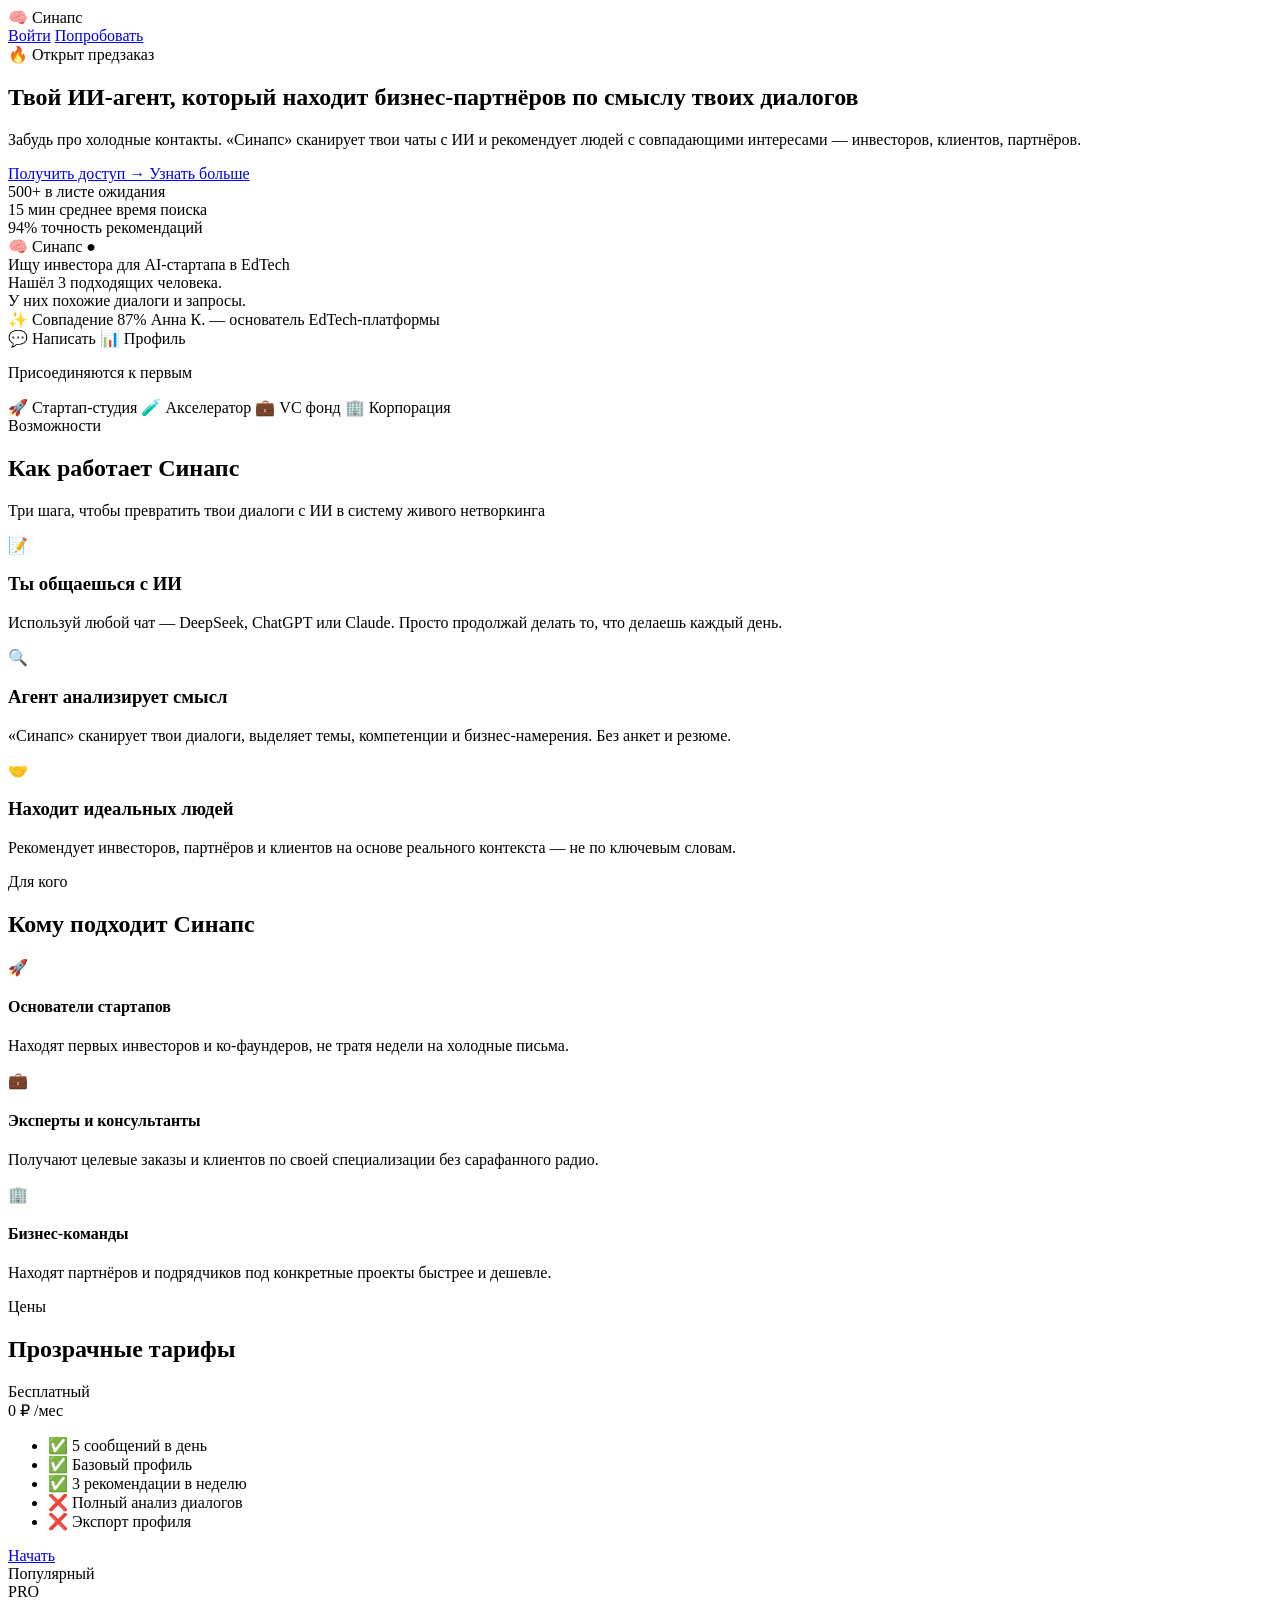
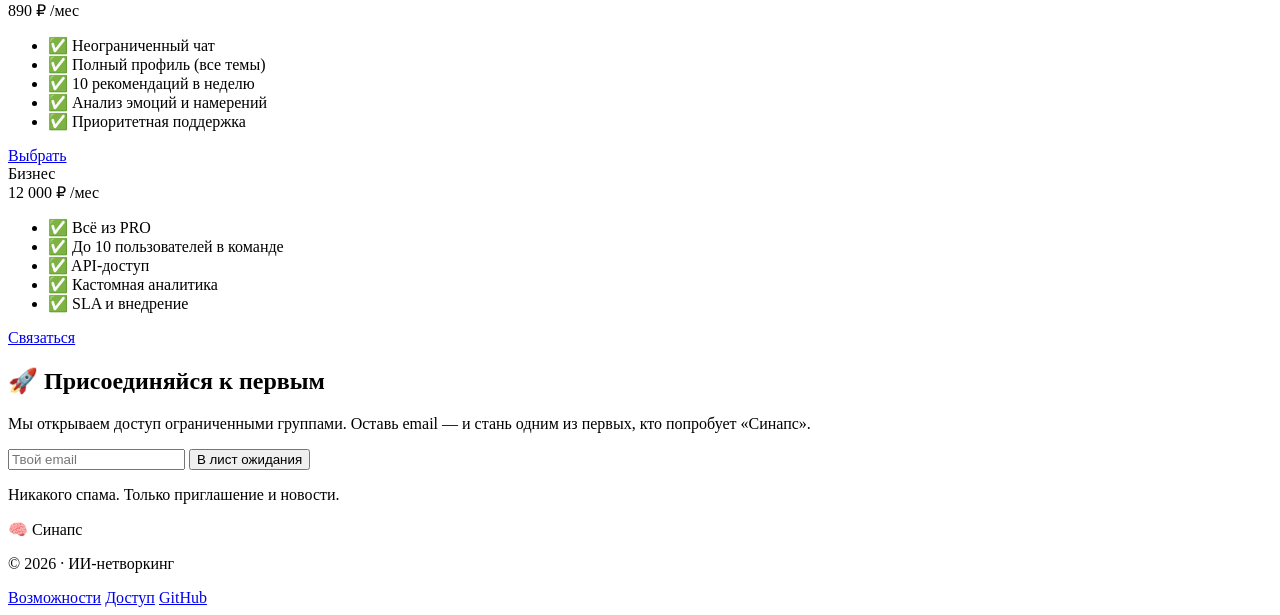
==== docs/index.html @ 8e1cb433 "Add landing page to docs folder for GitHub Pages" ====
<!DOCTYPE html>
<html lang="ru">
<head>
    <meta charset="UTF-8">
    <meta name="viewport" content="width=device-width, initial-scale=1.0">
    <title>Синапс — ИИ-нетворкинг для бизнеса</title>
    <link rel="stylesheet" href="style.css">
    <link href="https://fonts.googleapis.com/css2?family=Inter:wght@300;400;600;700;800;900&display=swap" rel="stylesheet">
</head>
<body>
    <header class="header">
        <div class="container">
            <nav class="nav">
                <div class="logo">
                    <span class="logo-icon">🧠</span>
                    <span class="logo-text">Синапс</span>
                </div>
                <div class="nav-actions">
                    <a href="/frontend/index.html" class="btn btn-outline">Войти</a>
                    <a href="#waitlist" class="btn btn-primary">Попробовать</a>
                </div>
            </nav>
        </div>
    </header>

    <main>
        <section class="hero">
            <div class="container">
                <div class="hero-grid">
                    <div class="hero-content">
                        <div class="badge">🔥 Открыт предзаказ</div>
                        <h1 class="hero-title">
                            Твой ИИ-агент, который <span class="highlight">находит</span> бизнес-партнёров
                            <span class="highlight">по смыслу</span> твоих диалогов
                        </h1>
                        <p class="hero-desc">
                            Забудь про холодные контакты. «Синапс» сканирует твои чаты с ИИ и рекомендует людей
                            с совпадающими интересами — инвесторов, клиентов, партнёров.
                        </p>
                        <div class="hero-actions">
                            <a href="#waitlist" class="btn btn-primary btn-lg">
                                Получить доступ →
                            </a>
                            <a href="#features" class="btn btn-outline btn-lg">
                                Узнать больше
                            </a>
                        </div>
                        <div class="hero-stats">
                            <div class="stat">
                                <span class="stat-number">500+</span>
                                <span class="stat-label">в листе ожидания</span>
                            </div>
                            <div class="stat">
                                <span class="stat-number">15 мин</span>
                                <span class="stat-label">среднее время поиска</span>
                            </div>
                            <div class="stat">
                                <span class="stat-number">94%</span>
                                <span class="stat-label">точность рекомендаций</span>
                            </div>
                        </div>
                    </div>
                    <div class="hero-image">
                        <div class="demo-phone">
                            <div class="phone-header">
                                <span>🧠 Синапс</span>
                                <span>●</span>
                            </div>
                            <div class="phone-message user">
                                Ищу инвестора для AI-стартапа в EdTech
                            </div>
                            <div class="phone-message ai">
                                Нашёл 3 подходящих человека. <br/>
                                У них похожие диалоги и запросы.
                            </div>
                            <div class="phone-match">
                                <span>✨ Совпадение 87%</span>
                                <span>Анна К. — основатель EdTech-платформы</span>
                            </div>
                            <div class="phone-footer">
                                <span>💬 Написать</span>
                                <span>📊 Профиль</span>
                            </div>
                        </div>
                    </div>
                </div>
            </div>
        </section>

        <section class="trust">
            <div class="container">
                <p class="trust-label">Присоединяются к первым</p>
                <div class="trust-logos">
                    <span>🚀 Стартап-студия</span>
                    <span>🧪 Акселератор</span>
                    <span>💼 VC фонд</span>
                    <span>🏢 Корпорация</span>
                </div>
            </div>
        </section>

        <section class="features" id="features">
            <div class="container">
                <div class="section-header">
                    <span class="section-badge">Возможности</span>
                    <h2 class="section-title">Как работает <span class="highlight">Синапс</span></h2>
                    <p class="section-desc">
                        Три шага, чтобы превратить твои диалоги с ИИ в систему живого нетворкинга
                    </p>
                </div>
                <div class="features-grid">
                    <div class="feature-card">
                        <div class="feature-icon">📝</div>
                        <h3 class="feature-title">Ты общаешься с ИИ</h3>
                        <p class="feature-desc">
                            Используй любой чат — DeepSeek, ChatGPT или Claude.
                            Просто продолжай делать то, что делаешь каждый день.
                        </p>
                    </div>
                    <div class="feature-card">
                        <div class="feature-icon">🔍</div>
                        <h3 class="feature-title">Агент анализирует смысл</h3>
                        <p class="feature-desc">
                            «Синапс» сканирует твои диалоги, выделяет темы, компетенции
                            и бизнес-намерения. Без анкет и резюме.
                        </p>
                    </div>
                    <div class="feature-card">
                        <div class="feature-icon">🤝</div>
                        <h3 class="feature-title">Находит идеальных людей</h3>
                        <p class="feature-desc">
                            Рекомендует инвесторов, партнёров и клиентов на основе
                            реального контекста — не по ключевым словам.
                        </p>
                    </div>
                </div>
            </div>
        </section>

        <section class="audience">
            <div class="container">
                <div class="section-header">
                    <span class="section-badge">Для кого</span>
                    <h2 class="section-title">Кому подходит <span class="highlight">Синапс</span></h2>
                </div>
                <div class="audience-grid">
                    <div class="audience-card">
                        <div class="audience-icon">🚀</div>
                        <h4>Основатели стартапов</h4>
                        <p>Находят первых инвесторов и ко-фаундеров, не тратя недели на холодные письма.</p>
                    </div>
                    <div class="audience-card">
                        <div class="audience-icon">💼</div>
                        <h4>Эксперты и консультанты</h4>
                        <p>Получают целевые заказы и клиентов по своей специализации без сарафанного радио.</p>
                    </div>
                    <div class="audience-card">
                        <div class="audience-icon">🏢</div>
                        <h4>Бизнес-команды</h4>
                        <p>Находят партнёров и подрядчиков под конкретные проекты быстрее и дешевле.</p>
                    </div>
                </div>
            </div>
        </section>

        <section class="pricing">
            <div class="container">
                <div class="section-header">
                    <span class="section-badge">Цены</span>
                    <h2 class="section-title">Прозрачные <span class="highlight">тарифы</span></h2>
                </div>
                <div class="pricing-grid">
                    <div class="pricing-card">
                        <div class="pricing-name">Бесплатный</div>
                        <div class="pricing-price">0 ₽ <span>/мес</span></div>
                        <ul class="pricing-features">
                            <li>✅ 5 сообщений в день</li>
                            <li>✅ Базовый профиль</li>
                            <li>✅ 3 рекомендации в неделю</li>
                            <li>❌ Полный анализ диалогов</li>
                            <li>❌ Экспорт профиля</li>
                        </ul>
                        <a href="#waitlist" class="btn btn-outline">Начать</a>
                    </div>
                    <div class="pricing-card popular">
                        <div class="pricing-badge">Популярный</div>
                        <div class="pricing-name">PRO</div>
                        <div class="pricing-price">890 ₽ <span>/мес</span></div>
                        <ul class="pricing-features">
                            <li>✅ Неограниченный чат</li>
                            <li>✅ Полный профиль (все темы)</li>
                            <li>✅ 10 рекомендаций в неделю</li>
                            <li>✅ Анализ эмоций и намерений</li>
                            <li>✅ Приоритетная поддержка</li>
                        </ul>
                        <a href="#waitlist" class="btn btn-primary">Выбрать</a>
                    </div>
                    <div class="pricing-card">
                        <div class="pricing-name">Бизнес</div>
                        <div class="pricing-price">12 000 ₽ <span>/мес</span></div>
                        <ul class="pricing-features">
                            <li>✅ Всё из PRO</li>
                            <li>✅ До 10 пользователей в команде</li>
                            <li>✅ API-доступ</li>
                            <li>✅ Кастомная аналитика</li>
                            <li>✅ SLA и внедрение</li>
                        </ul>
                        <a href="#waitlist" class="btn btn-outline">Связаться</a>
                    </div>
                </div>
            </div>
        </section>

        <section class="waitlist" id="waitlist">
            <div class="container">
                <div class="waitlist-content">
                    <h2 class="waitlist-title">🚀 Присоединяйся к первым</h2>
                    <p class="waitlist-desc">
                        Мы открываем доступ ограниченными группами. Оставь email — и стань одним из первых, кто попробует «Синапс».
                    </p>
                    <form class="waitlist-form" id="waitlistForm">
                        <input type="email" id="emailInput" placeholder="Твой email" required>
                        <button type="submit" class="btn btn-primary">В лист ожидания</button>
                    </form>
                    <p class="waitlist-hint">Никакого спама. Только приглашение и новости.</p>
                </div>
            </div>
        </section>
    </main>

    <footer class="footer">
        <div class="container">
            <div class="footer-content">
                <div class="footer-brand">
                    <span class="logo-icon">🧠</span>
                    <span>Синапс</span>
                    <p class="footer-copy">© 2026 · ИИ-нетворкинг</p>
                </div>
                <div class="footer-links">
                    <a href="#features">Возможности</a>
                    <a href="#waitlist">Доступ</a>
                    <a href="https://github.com/LeonidYasin/synapse2" target="_blank">GitHub</a>
                </div>
            </div>
        </div>
    </footer>

    <script>
        document.getElementById('waitlistForm').addEventListener('submit', function(e) {
            e.preventDefault();
            const email = document.getElementById('emailInput').value.trim();
            if (email) {
                alert('✅ Спасибо, ' + email + '! Ты в списке ожидания. Мы напишем в ближайшее время.');
                this.reset();
            }
        });
    </script>
</body>
</html>
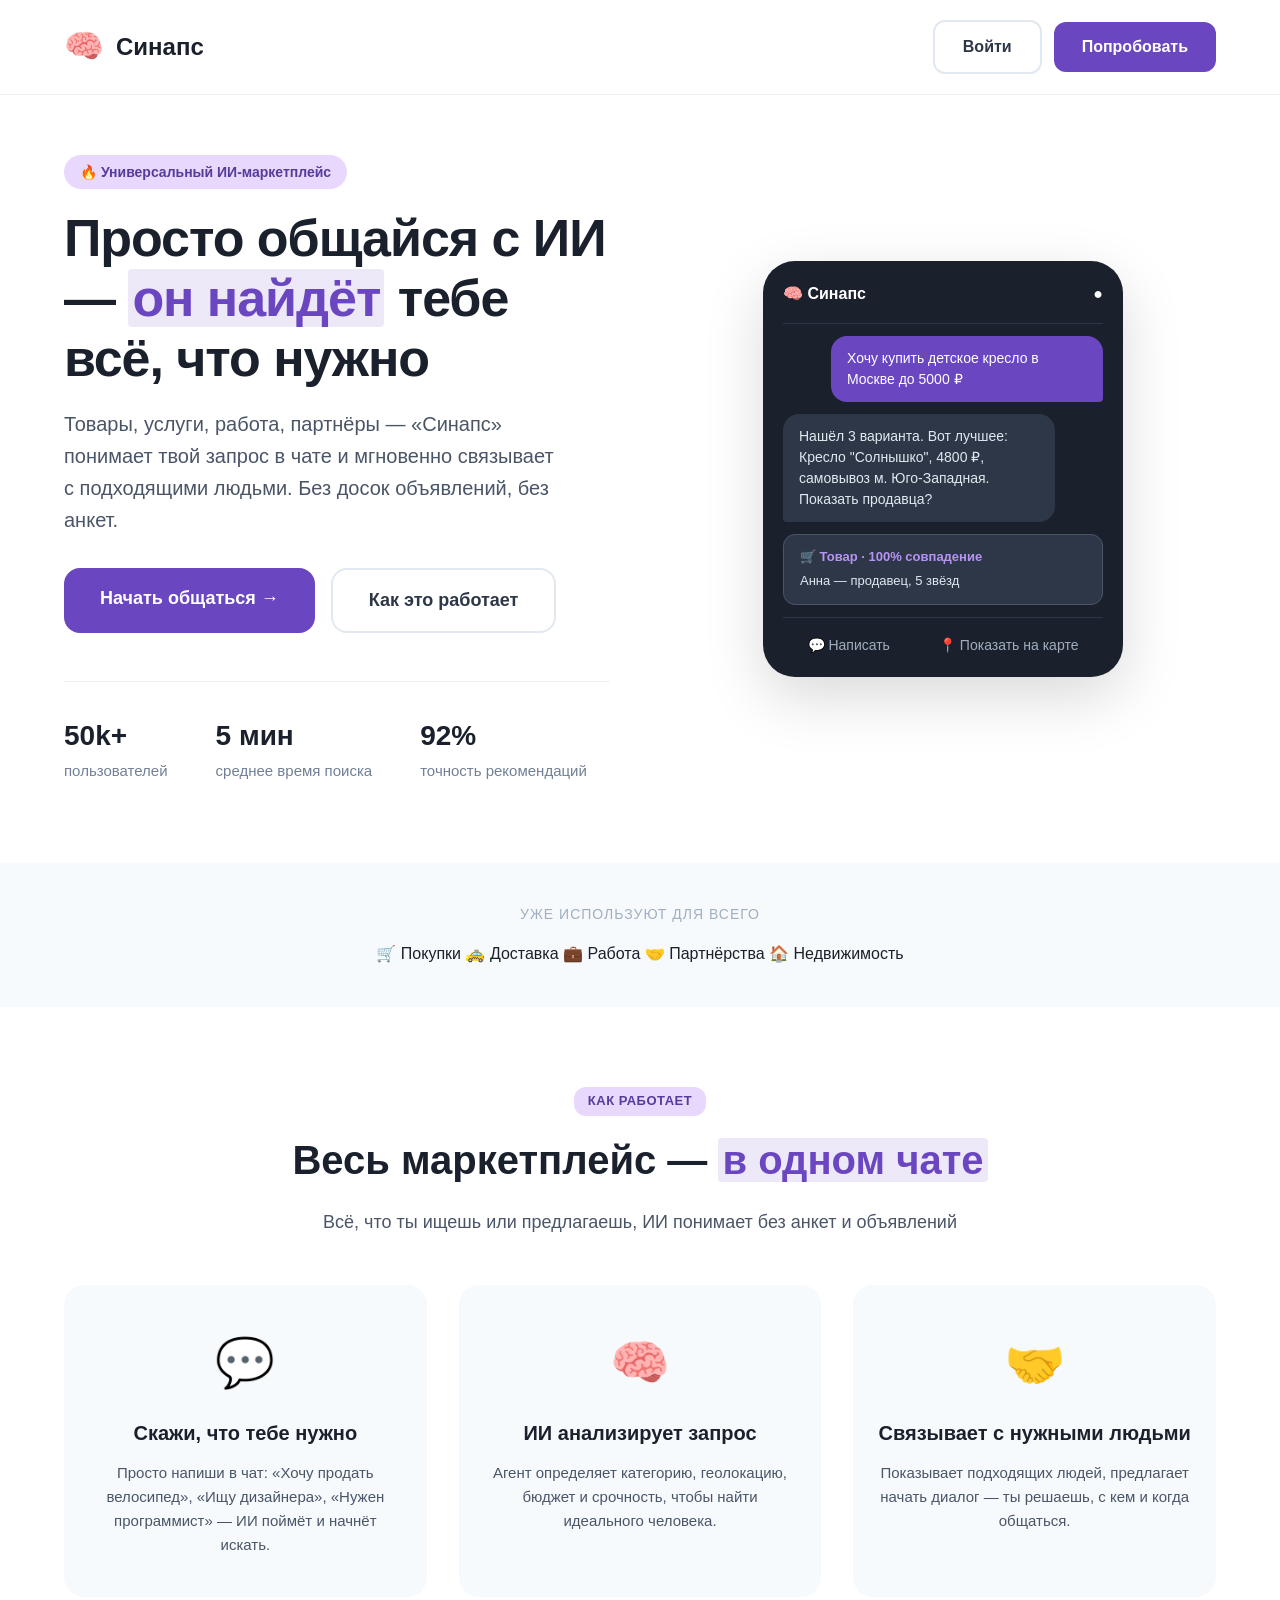
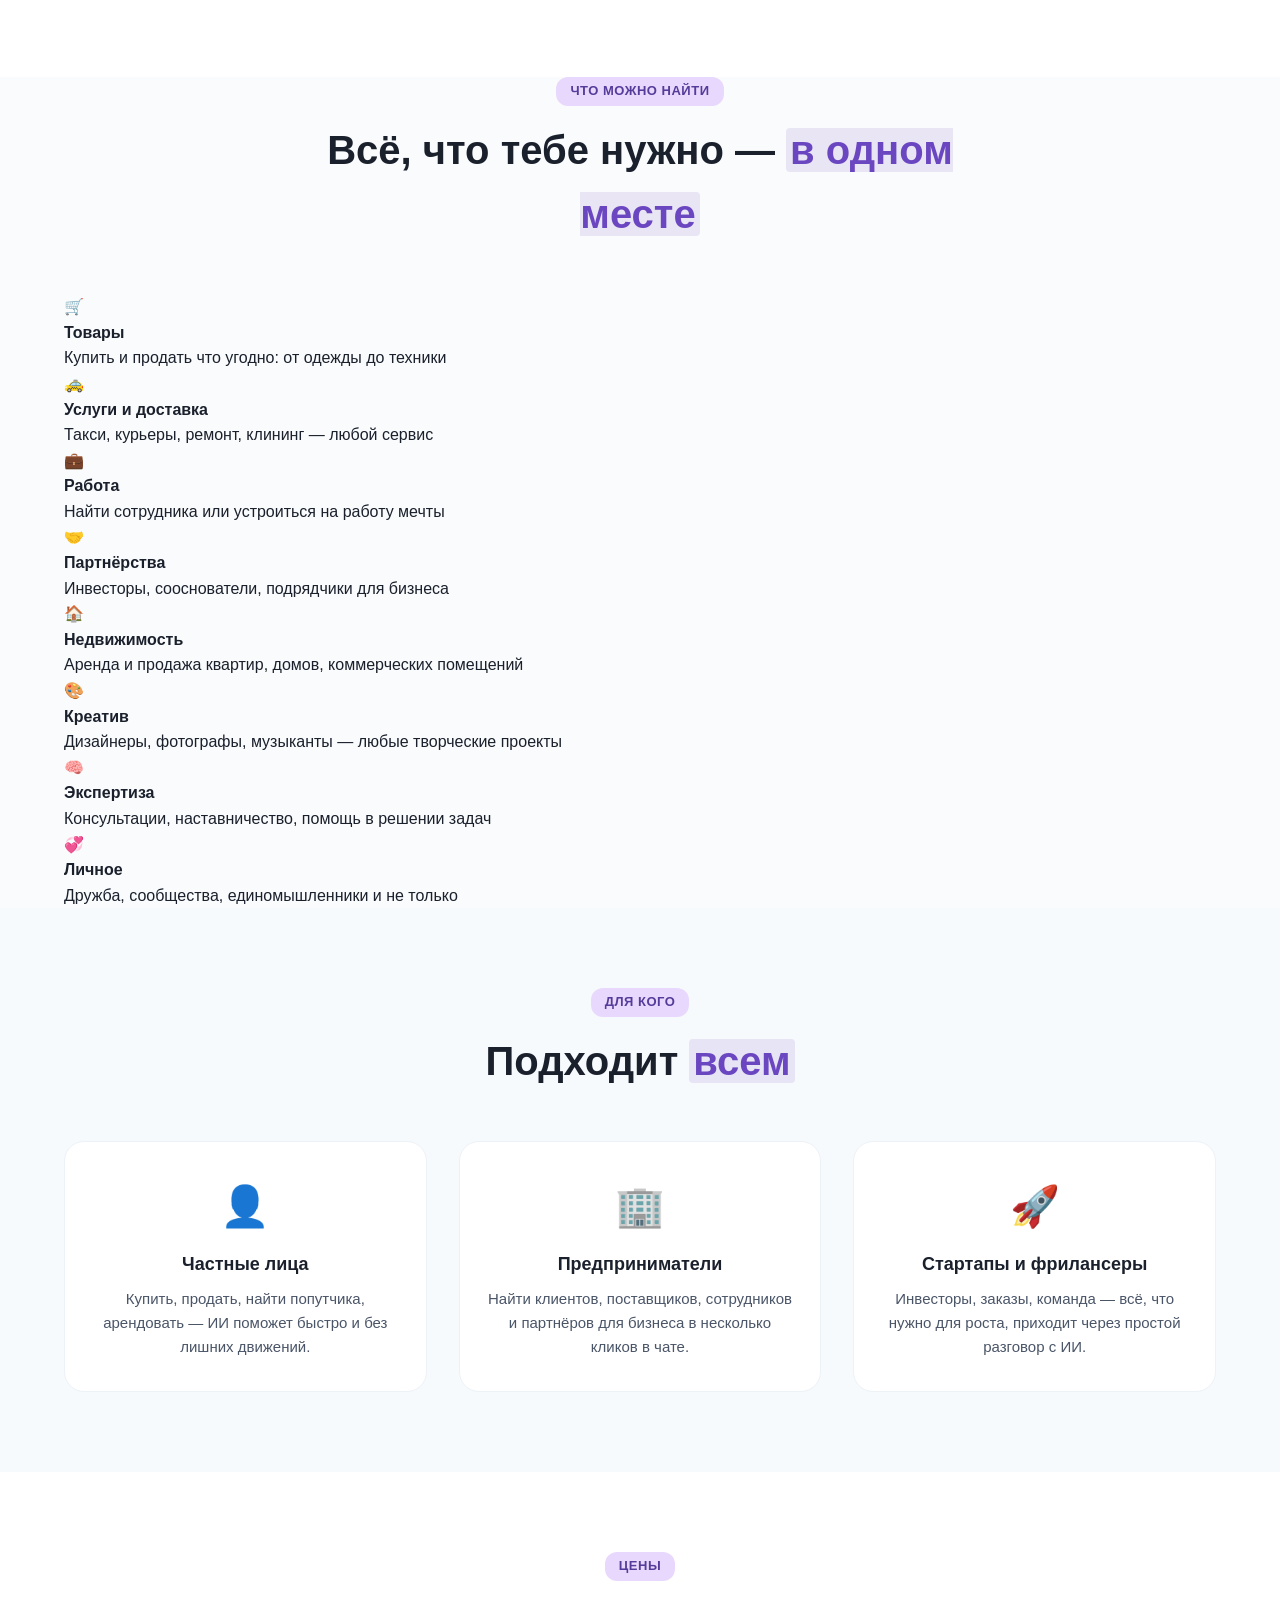
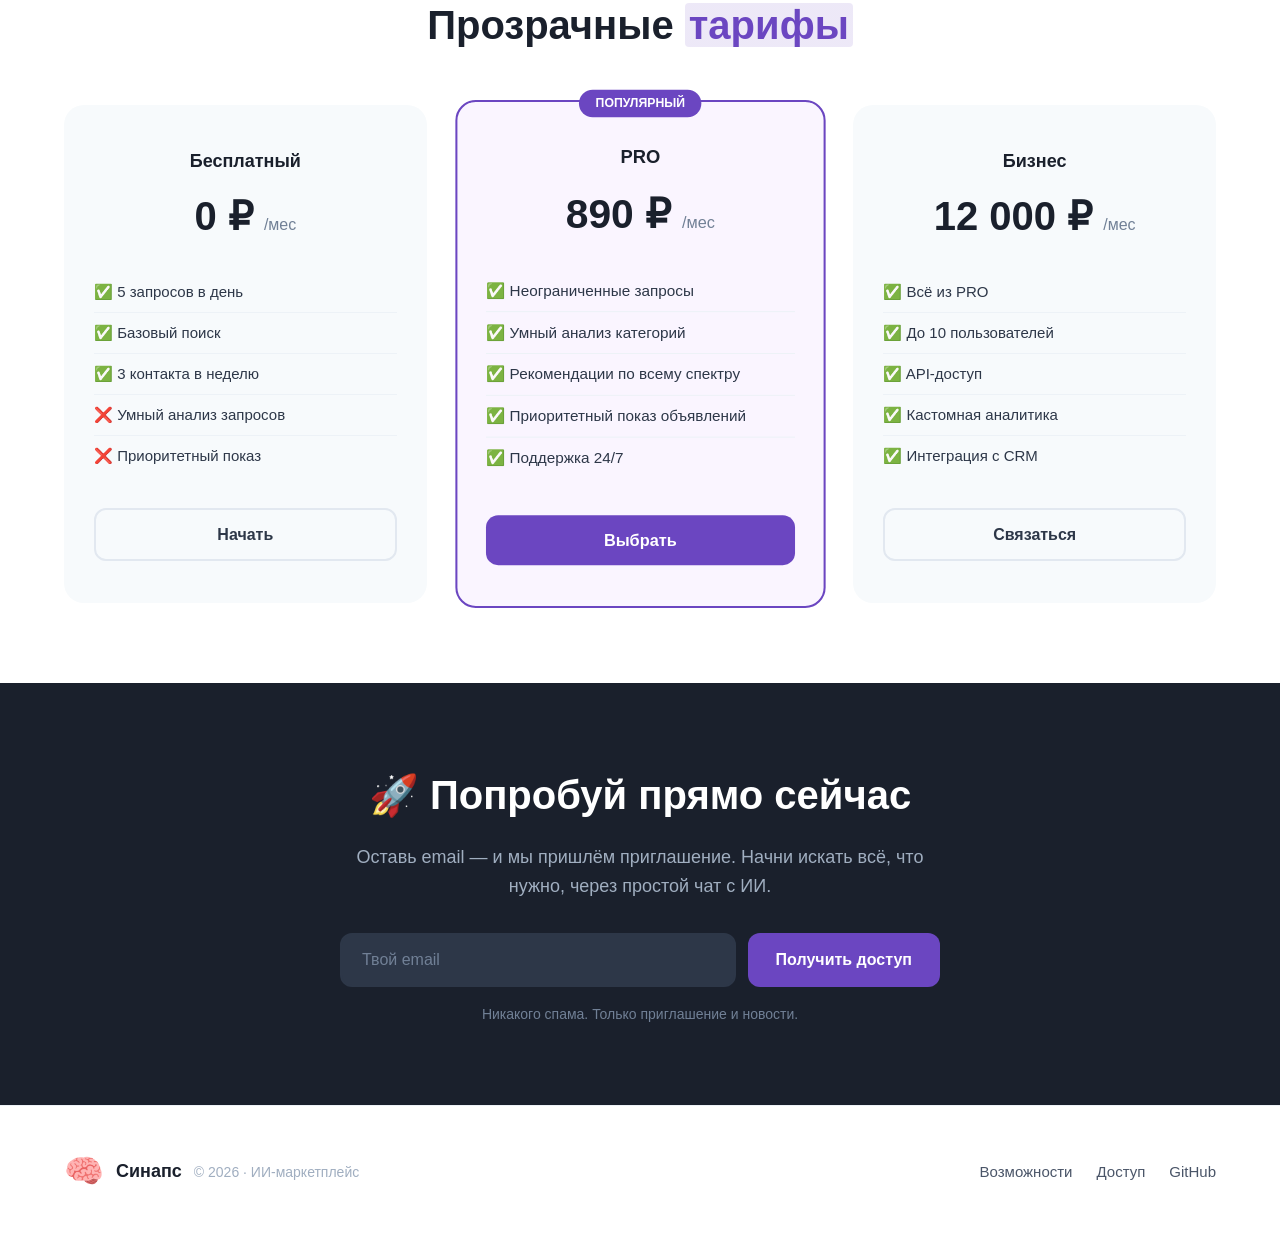
==== commit c9c8235b: "Update landing page for universal marketplace vision" ====
--- a/docs/index.html
+++ b/docs/index.html
@@ -3,7 +3,7 @@
 <head>
     <meta charset="UTF-8">
     <meta name="viewport" content="width=device-width, initial-scale=1.0">
-    <title>Синапс — ИИ-нетворкинг для бизнеса</title>
+    <title>Синапс — ИИ-маркетплейс для всего</title>
     <link rel="stylesheet" href="style.css">
     <link href="https://fonts.googleapis.com/css2?family=Inter:wght@300;400;600;700;800;900&display=swap" rel="stylesheet">
 </head>
@@ -28,34 +28,34 @@
             <div class="container">
                 <div class="hero-grid">
                     <div class="hero-content">
-                        <div class="badge">🔥 Открыт предзаказ</div>
+                        <div class="badge">🔥 Универсальный ИИ-маркетплейс</div>
                         <h1 class="hero-title">
-                            Твой ИИ-агент, который <span class="highlight">находит</span> бизнес-партнёров
-                            <span class="highlight">по смыслу</span> твоих диалогов
+                            Просто общайся с ИИ —
+                            <span class="highlight">он найдёт</span> тебе всё, что нужно
                         </h1>
                         <p class="hero-desc">
-                            Забудь про холодные контакты. «Синапс» сканирует твои чаты с ИИ и рекомендует людей
-                            с совпадающими интересами — инвесторов, клиентов, партнёров.
+                            Товары, услуги, работа, партнёры — «Синапс» понимает твой запрос в чате
+                            и мгновенно связывает с подходящими людьми. Без досок объявлений, без анкет.
                         </p>
                         <div class="hero-actions">
                             <a href="#waitlist" class="btn btn-primary btn-lg">
-                                Получить доступ →
+                                Начать общаться →
                             </a>
                             <a href="#features" class="btn btn-outline btn-lg">
-                                Узнать больше
+                                Как это работает
                             </a>
                         </div>
                         <div class="hero-stats">
                             <div class="stat">
-                                <span class="stat-number">500+</span>
-                                <span class="stat-label">в листе ожидания</span>
+                                <span class="stat-number">50k+</span>
+                                <span class="stat-label">пользователей</span>
                             </div>
                             <div class="stat">
-                                <span class="stat-number">15 мин</span>
+                                <span class="stat-number">5 мин</span>
                                 <span class="stat-label">среднее время поиска</span>
                             </div>
                             <div class="stat">
-                                <span class="stat-number">94%</span>
+                                <span class="stat-number">92%</span>
                                 <span class="stat-label">точность рекомендаций</span>
                             </div>
                         </div>
@@ -67,19 +67,21 @@
                                 <span>●</span>
                             </div>
                             <div class="phone-message user">
-                                Ищу инвестора для AI-стартапа в EdTech
+                                Хочу купить детское кресло в Москве до 5000 ₽
                             </div>
                             <div class="phone-message ai">
-                                Нашёл 3 подходящих человека. <br/>
-                                У них похожие диалоги и запросы.
+                                Нашёл 3 варианта. Вот лучшее: 
+                                Кресло "Солнышко", 4800 ₽, 
+                                самовывоз м. Юго-Западная. 
+                                Показать продавца?
                             </div>
                             <div class="phone-match">
-                                <span>✨ Совпадение 87%</span>
-                                <span>Анна К. — основатель EdTech-платформы</span>
+                                <span>🛒 Товар · 100% совпадение</span>
+                                <span>Анна — продавец, 5 звёзд</span>
                             </div>
                             <div class="phone-footer">
                                 <span>💬 Написать</span>
-                                <span>📊 Профиль</span>
+                                <span>📍 Показать на карте</span>
                             </div>
                         </div>
                     </div>
@@ -89,12 +91,13 @@
 
         <section class="trust">
             <div class="container">
-                <p class="trust-label">Присоединяются к первым</p>
-                <div class="trust-logos">
-                    <span>🚀 Стартап-студия</span>
-                    <span>🧪 Акселератор</span>
-                    <span>💼 VC фонд</span>
-                    <span>🏢 Корпорация</span>
+                <p class="trust-label">Уже используют для всего</p>
+                <div class="trust-grid">
+                    <span>🛒 Покупки</span>
+                    <span>🚕 Доставка</span>
+                    <span>💼 Работа</span>
+                    <span>🤝 Партнёрства</span>
+                    <span>🏠 Недвижимость</span>
                 </div>
             </div>
         </section>
@@ -102,36 +105,93 @@
         <section class="features" id="features">
             <div class="container">
                 <div class="section-header">
-                    <span class="section-badge">Возможности</span>
-                    <h2 class="section-title">Как работает <span class="highlight">Синапс</span></h2>
+                    <span class="section-badge">Как работает</span>
+                    <h2 class="section-title">
+                        Весь маркетплейс —
+                        <span class="highlight">в одном чате</span>
+                    </h2>
                     <p class="section-desc">
-                        Три шага, чтобы превратить твои диалоги с ИИ в систему живого нетворкинга
+                        Всё, что ты ищешь или предлагаешь, ИИ понимает без анкет и объявлений
                     </p>
                 </div>
                 <div class="features-grid">
                     <div class="feature-card">
-                        <div class="feature-icon">📝</div>
-                        <h3 class="feature-title">Ты общаешься с ИИ</h3>
+                        <div class="feature-icon">💬</div>
+                        <h3 class="feature-title">Скажи, что тебе нужно</h3>
                         <p class="feature-desc">
-                            Используй любой чат — DeepSeek, ChatGPT или Claude.
-                            Просто продолжай делать то, что делаешь каждый день.
+                            Просто напиши в чат: «Хочу продать велосипед», «Ищу дизайнера», 
+                            «Нужен программист» — ИИ поймёт и начнёт искать.
                         </p>
                     </div>
                     <div class="feature-card">
-                        <div class="feature-icon">🔍</div>
-                        <h3 class="feature-title">Агент анализирует смысл</h3>
+                        <div class="feature-icon">🧠</div>
+                        <h3 class="feature-title">ИИ анализирует запрос</h3>
                         <p class="feature-desc">
-                            «Синапс» сканирует твои диалоги, выделяет темы, компетенции
-                            и бизнес-намерения. Без анкет и резюме.
+                            Агент определяет категорию, геолокацию, бюджет и срочность, 
+                            чтобы найти идеального человека.
                         </p>
                     </div>
                     <div class="feature-card">
                         <div class="feature-icon">🤝</div>
-                        <h3 class="feature-title">Находит идеальных людей</h3>
+                        <h3 class="feature-title">Связывает с нужными людьми</h3>
                         <p class="feature-desc">
-                            Рекомендует инвесторов, партнёров и клиентов на основе
-                            реального контекста — не по ключевым словам.
+                            Показывает подходящих людей, предлагает начать диалог — 
+                            ты решаешь, с кем и когда общаться.
                         </p>
+                    </div>
+                </div>
+            </div>
+        </section>
+
+        <section class="categories">
+            <div class="container">
+                <div class="section-header">
+                    <span class="section-badge">Что можно найти</span>
+                    <h2 class="section-title">
+                        Всё, что тебе нужно —
+                        <span class="highlight">в одном месте</span>
+                    </h2>
+                </div>
+                <div class="categories-grid">
+                    <div class="category-card">
+                        <span class="category-icon">🛒</span>
+                        <h4>Товары</h4>
+                        <p>Купить и продать что угодно: от одежды до техники</p>
+                    </div>
+                    <div class="category-card">
+                        <span class="category-icon">🚕</span>
+                        <h4>Услуги и доставка</h4>
+                        <p>Такси, курьеры, ремонт, клининг — любой сервис</p>
+                    </div>
+                    <div class="category-card">
+                        <span class="category-icon">💼</span>
+                        <h4>Работа</h4>
+                        <p>Найти сотрудника или устроиться на работу мечты</p>
+                    </div>
+                    <div class="category-card">
+                        <span class="category-icon">🤝</span>
+                        <h4>Партнёрства</h4>
+                        <p>Инвесторы, сооснователи, подрядчики для бизнеса</p>
+                    </div>
+                    <div class="category-card">
+                        <span class="category-icon">🏠</span>
+                        <h4>Недвижимость</h4>
+                        <p>Аренда и продажа квартир, домов, коммерческих помещений</p>
+                    </div>
+                    <div class="category-card">
+                        <span class="category-icon">🎨</span>
+                        <h4>Креатив</h4>
+                        <p>Дизайнеры, фотографы, музыканты — любые творческие проекты</p>
+                    </div>
+                    <div class="category-card">
+                        <span class="category-icon">🧠</span>
+                        <h4>Экспертиза</h4>
+                        <p>Консультации, наставничество, помощь в решении задач</p>
+                    </div>
+                    <div class="category-card">
+                        <span class="category-icon">💞</span>
+                        <h4>Личное</h4>
+                        <p>Дружба, сообщества, единомышленники и не только</p>
                     </div>
                 </div>
             </div>
@@ -141,23 +201,23 @@
             <div class="container">
                 <div class="section-header">
                     <span class="section-badge">Для кого</span>
-                    <h2 class="section-title">Кому подходит <span class="highlight">Синапс</span></h2>
+                    <h2 class="section-title">Подходит <span class="highlight">всем</span></h2>
                 </div>
                 <div class="audience-grid">
                     <div class="audience-card">
-                        <div class="audience-icon">🚀</div>
-                        <h4>Основатели стартапов</h4>
-                        <p>Находят первых инвесторов и ко-фаундеров, не тратя недели на холодные письма.</p>
-                    </div>
-                    <div class="audience-card">
-                        <div class="audience-icon">💼</div>
-                        <h4>Эксперты и консультанты</h4>
-                        <p>Получают целевые заказы и клиентов по своей специализации без сарафанного радио.</p>
+                        <div class="audience-icon">👤</div>
+                        <h4>Частные лица</h4>
+                        <p>Купить, продать, найти попутчика, арендовать — ИИ поможет быстро и без лишних движений.</p>
                     </div>
                     <div class="audience-card">
                         <div class="audience-icon">🏢</div>
-                        <h4>Бизнес-команды</h4>
-                        <p>Находят партнёров и подрядчиков под конкретные проекты быстрее и дешевле.</p>
+                        <h4>Предприниматели</h4>
+                        <p>Найти клиентов, поставщиков, сотрудников и партнёров для бизнеса в несколько кликов в чате.</p>
+                    </div>
+                    <div class="audience-card">
+                        <div class="audience-icon">🚀</div>
+                        <h4>Стартапы и фрилансеры</h4>
+                        <p>Инвесторы, заказы, команда — всё, что нужно для роста, приходит через простой разговор с ИИ.</p>
                     </div>
                 </div>
             </div>
@@ -174,11 +234,11 @@
                         <div class="pricing-name">Бесплатный</div>
                         <div class="pricing-price">0 ₽ <span>/мес</span></div>
                         <ul class="pricing-features">
-                            <li>✅ 5 сообщений в день</li>
-                            <li>✅ Базовый профиль</li>
-                            <li>✅ 3 рекомендации в неделю</li>
-                            <li>❌ Полный анализ диалогов</li>
-                            <li>❌ Экспорт профиля</li>
+                            <li>✅ 5 запросов в день</li>
+                            <li>✅ Базовый поиск</li>
+                            <li>✅ 3 контакта в неделю</li>
+                            <li>❌ Умный анализ запросов</li>
+                            <li>❌ Приоритетный показ</li>
                         </ul>
                         <a href="#waitlist" class="btn btn-outline">Начать</a>
                     </div>
@@ -187,11 +247,11 @@
                         <div class="pricing-name">PRO</div>
                         <div class="pricing-price">890 ₽ <span>/мес</span></div>
                         <ul class="pricing-features">
-                            <li>✅ Неограниченный чат</li>
-                            <li>✅ Полный профиль (все темы)</li>
-                            <li>✅ 10 рекомендаций в неделю</li>
-                            <li>✅ Анализ эмоций и намерений</li>
-                            <li>✅ Приоритетная поддержка</li>
+                            <li>✅ Неограниченные запросы</li>
+                            <li>✅ Умный анализ категорий</li>
+                            <li>✅ Рекомендации по всему спектру</li>
+                            <li>✅ Приоритетный показ объявлений</li>
+                            <li>✅ Поддержка 24/7</li>
                         </ul>
                         <a href="#waitlist" class="btn btn-primary">Выбрать</a>
                     </div>
@@ -200,10 +260,10 @@
                         <div class="pricing-price">12 000 ₽ <span>/мес</span></div>
                         <ul class="pricing-features">
                             <li>✅ Всё из PRO</li>
-                            <li>✅ До 10 пользователей в команде</li>
+                            <li>✅ До 10 пользователей</li>
                             <li>✅ API-доступ</li>
                             <li>✅ Кастомная аналитика</li>
-                            <li>✅ SLA и внедрение</li>
+                            <li>✅ Интеграция с CRM</li>
                         </ul>
                         <a href="#waitlist" class="btn btn-outline">Связаться</a>
                     </div>
@@ -214,13 +274,13 @@
         <section class="waitlist" id="waitlist">
             <div class="container">
                 <div class="waitlist-content">
-                    <h2 class="waitlist-title">🚀 Присоединяйся к первым</h2>
+                    <h2 class="waitlist-title">🚀 Попробуй прямо сейчас</h2>
                     <p class="waitlist-desc">
-                        Мы открываем доступ ограниченными группами. Оставь email — и стань одним из первых, кто попробует «Синапс».
+                        Оставь email — и мы пришлём приглашение. Начни искать всё, что нужно, через простой чат с ИИ.
                     </p>
                     <form class="waitlist-form" id="waitlistForm">
                         <input type="email" id="emailInput" placeholder="Твой email" required>
-                        <button type="submit" class="btn btn-primary">В лист ожидания</button>
+                        <button type="submit" class="btn btn-primary">Получить доступ</button>
                     </form>
                     <p class="waitlist-hint">Никакого спама. Только приглашение и новости.</p>
                 </div>
@@ -234,7 +294,7 @@
                 <div class="footer-brand">
                     <span class="logo-icon">🧠</span>
                     <span>Синапс</span>
-                    <p class="footer-copy">© 2026 · ИИ-нетворкинг</p>
+                    <p class="footer-copy">© 2026 · ИИ-маркетплейс</p>
                 </div>
                 <div class="footer-links">
                     <a href="#features">Возможности</a>
--- a/docs/style.css
+++ b/docs/style.css
@@ -0,0 +1,560 @@
+* {
+    margin: 0;
+    padding: 0;
+    box-sizing: border-box;
+}
+
+body {
+    font-family: 'Inter', -apple-system, BlinkMacSystemFont, sans-serif;
+    background: #fafbfc;
+    color: #1a202c;
+    line-height: 1.6;
+}
+
+.container {
+    max-width: 1200px;
+    margin: 0 auto;
+    padding: 0 24px;
+}
+
+.highlight {
+    color: #6b46c1;
+    background: linear-gradient(120deg, rgba(107, 70, 193, 0.12) 0%, rgba(107, 70, 193, 0.12) 100%);
+    padding: 0 4px;
+    border-radius: 4px;
+}
+
+.btn {
+    display: inline-block;
+    padding: 12px 28px;
+    font-weight: 600;
+    font-size: 16px;
+    border-radius: 12px;
+    text-decoration: none;
+    transition: all 0.2s ease;
+    cursor: pointer;
+    border: none;
+    font-family: inherit;
+}
+
+.btn-primary {
+    background: #6b46c1;
+    color: #fff;
+}
+.btn-primary:hover {
+    background: #553c9a;
+    transform: translateY(-2px);
+    box-shadow: 0 8px 25px rgba(107, 70, 193, 0.3);
+}
+
+.btn-outline {
+    background: transparent;
+    color: #2d3748;
+    border: 2px solid #e2e8f0;
+}
+.btn-outline:hover {
+    border-color: #6b46c1;
+    color: #6b46c1;
+}
+
+.btn-lg {
+    padding: 16px 36px;
+    font-size: 18px;
+    border-radius: 16px;
+}
+
+.header {
+    padding: 20px 0;
+    border-bottom: 1px solid #edf2f7;
+    background: #fff;
+    position: sticky;
+    top: 0;
+    z-index: 10;
+}
+
+.nav {
+    display: flex;
+    justify-content: space-between;
+    align-items: center;
+}
+
+.logo {
+    display: flex;
+    align-items: center;
+    gap: 12px;
+    font-size: 24px;
+    font-weight: 800;
+}
+.logo-icon {
+    font-size: 32px;
+}
+.logo-text {
+    color: #1a202c;
+}
+
+.nav-actions {
+    display: flex;
+    gap: 12px;
+    align-items: center;
+}
+
+.hero {
+    padding: 60px 0 80px;
+    background: #fff;
+}
+
+.hero-grid {
+    display: grid;
+    grid-template-columns: 1fr 1fr;
+    gap: 60px;
+    align-items: center;
+}
+
+.badge {
+    display: inline-block;
+    padding: 6px 16px;
+    background: #e9d8fd;
+    color: #553c9a;
+    border-radius: 20px;
+    font-size: 14px;
+    font-weight: 600;
+    margin-bottom: 20px;
+}
+
+.hero-title {
+    font-size: 52px;
+    font-weight: 900;
+    line-height: 1.15;
+    letter-spacing: -0.02em;
+    margin-bottom: 20px;
+}
+
+.hero-desc {
+    font-size: 20px;
+    color: #4a5568;
+    margin-bottom: 32px;
+    max-width: 90%;
+}
+
+.hero-actions {
+    display: flex;
+    gap: 16px;
+    flex-wrap: wrap;
+    margin-bottom: 48px;
+}
+
+.hero-stats {
+    display: flex;
+    gap: 48px;
+    border-top: 1px solid #edf2f7;
+    padding-top: 32px;
+}
+
+.stat {
+    display: flex;
+    flex-direction: column;
+}
+.stat-number {
+    font-size: 28px;
+    font-weight: 800;
+    color: #1a202c;
+}
+.stat-label {
+    font-size: 15px;
+    color: #718096;
+}
+
+.demo-phone {
+    background: #1a202c;
+    border-radius: 32px;
+    padding: 20px;
+    max-width: 360px;
+    margin: 0 auto;
+    box-shadow: 0 20px 60px rgba(0,0,0,0.15);
+}
+
+.phone-header {
+    display: flex;
+    justify-content: space-between;
+    color: #fff;
+    font-weight: 600;
+    padding-bottom: 16px;
+    border-bottom: 1px solid #2d3748;
+}
+
+.phone-message {
+    padding: 12px 16px;
+    border-radius: 16px;
+    margin: 12px 0;
+    max-width: 85%;
+    font-size: 14px;
+    line-height: 1.5;
+}
+.phone-message.user {
+    background: #6b46c1;
+    color: #fff;
+    margin-left: auto;
+    border-bottom-right-radius: 4px;
+}
+.phone-message.ai {
+    background: #2d3748;
+    color: #e2e8f0;
+    border-bottom-left-radius: 4px;
+}
+
+.phone-match {
+    background: #2d3748;
+    border: 1px solid #4a5568;
+    border-radius: 12px;
+    padding: 12px 16px;
+    margin: 12px 0;
+    color: #e2e8f0;
+    font-size: 13px;
+}
+.phone-match span:first-child {
+    display: block;
+    color: #b794f4;
+    font-weight: 700;
+    margin-bottom: 4px;
+}
+
+.phone-footer {
+    display: flex;
+    justify-content: space-around;
+    padding-top: 16px;
+    border-top: 1px solid #2d3748;
+    color: #a0aec0;
+    font-size: 14px;
+}
+
+.trust {
+    padding: 40px 0;
+    text-align: center;
+    background: #f7fafc;
+}
+.trust-label {
+    font-size: 14px;
+    color: #a0aec0;
+    text-transform: uppercase;
+    letter-spacing: 1px;
+    margin-bottom: 16px;
+}
+.trust-logos {
+    display: flex;
+    justify-content: center;
+    gap: 40px;
+    flex-wrap: wrap;
+    font-weight: 600;
+    color: #4a5568;
+    font-size: 16px;
+}
+
+.section-header {
+    text-align: center;
+    max-width: 700px;
+    margin: 0 auto 48px;
+}
+.section-badge {
+    display: inline-block;
+    padding: 4px 14px;
+    background: #e9d8fd;
+    color: #553c9a;
+    border-radius: 12px;
+    font-size: 13px;
+    font-weight: 600;
+    margin-bottom: 12px;
+    text-transform: uppercase;
+    letter-spacing: 0.5px;
+}
+.section-title {
+    font-size: 40px;
+    font-weight: 800;
+    margin-bottom: 16px;
+}
+.section-desc {
+    font-size: 18px;
+    color: #4a5568;
+}
+
+.features {
+    padding: 80px 0;
+    background: #fff;
+}
+.features-grid {
+    display: grid;
+    grid-template-columns: repeat(3, 1fr);
+    gap: 32px;
+}
+.feature-card {
+    text-align: center;
+    padding: 40px 24px;
+    border-radius: 20px;
+    background: #f7fafc;
+    transition: all 0.3s ease;
+}
+.feature-card:hover {
+    transform: translateY(-6px);
+    box-shadow: 0 12px 40px rgba(0,0,0,0.06);
+}
+.feature-icon {
+    font-size: 48px;
+    margin-bottom: 16px;
+}
+.feature-title {
+    font-size: 20px;
+    font-weight: 700;
+    margin-bottom: 12px;
+}
+.feature-desc {
+    color: #4a5568;
+    font-size: 15px;
+}
+
+.audience {
+    padding: 80px 0;
+    background: #f7fafc;
+}
+.audience-grid {
+    display: grid;
+    grid-template-columns: repeat(3, 1fr);
+    gap: 32px;
+}
+.audience-card {
+    background: #fff;
+    padding: 32px 24px;
+    border-radius: 20px;
+    border: 1px solid #edf2f7;
+    text-align: center;
+}
+.audience-icon {
+    font-size: 40px;
+    margin-bottom: 12px;
+}
+.audience-card h4 {
+    font-size: 18px;
+    font-weight: 700;
+    margin-bottom: 8px;
+}
+.audience-card p {
+    color: #4a5568;
+    font-size: 15px;
+}
+
+.pricing {
+    padding: 80px 0;
+    background: #fff;
+}
+.pricing-grid {
+    display: grid;
+    grid-template-columns: repeat(3, 1fr);
+    gap: 32px;
+    align-items: stretch;
+}
+.pricing-card {
+    background: #f7fafc;
+    padding: 40px 28px;
+    border-radius: 20px;
+    text-align: center;
+    border: 2px solid transparent;
+    transition: all 0.3s ease;
+    position: relative;
+    display: flex;
+    flex-direction: column;
+    justify-content: space-between;
+}
+.pricing-card:hover {
+    border-color: #e2e8f0;
+}
+.pricing-card.popular {
+    border-color: #6b46c1;
+    background: #faf5ff;
+    transform: scale(1.02);
+}
+.pricing-badge {
+    position: absolute;
+    top: -12px;
+    left: 50%;
+    transform: translateX(-50%);
+    background: #6b46c1;
+    color: #fff;
+    padding: 4px 16px;
+    border-radius: 20px;
+    font-size: 12px;
+    font-weight: 700;
+    text-transform: uppercase;
+}
+.pricing-name {
+    font-size: 18px;
+    font-weight: 600;
+    margin-bottom: 8px;
+}
+.pricing-price {
+    font-size: 40px;
+    font-weight: 800;
+    margin-bottom: 24px;
+}
+.pricing-price span {
+    font-size: 16px;
+    font-weight: 400;
+    color: #718096;
+}
+.pricing-features {
+    list-style: none;
+    text-align: left;
+    margin-bottom: 32px;
+    flex: 1;
+}
+.pricing-features li {
+    padding: 8px 0;
+    border-bottom: 1px solid #edf2f7;
+    font-size: 15px;
+    color: #2d3748;
+}
+.pricing-features li:last-child {
+    border-bottom: none;
+}
+
+.waitlist {
+    padding: 80px 0;
+    background: #1a202c;
+    color: #fff;
+}
+.waitlist-content {
+    max-width: 600px;
+    margin: 0 auto;
+    text-align: center;
+}
+.waitlist-title {
+    font-size: 40px;
+    font-weight: 800;
+    margin-bottom: 16px;
+}
+.waitlist-desc {
+    font-size: 18px;
+    color: #a0aec0;
+    margin-bottom: 32px;
+}
+.waitlist-form {
+    display: flex;
+    gap: 12px;
+    justify-content: center;
+    flex-wrap: wrap;
+}
+.waitlist-form input {
+    flex: 1;
+    min-width: 240px;
+    padding: 16px 20px;
+    border-radius: 12px;
+    border: 2px solid #2d3748;
+    background: #2d3748;
+    color: #fff;
+    font-size: 16px;
+    font-family: inherit;
+}
+.waitlist-form input:focus {
+    outline: none;
+    border-color: #6b46c1;
+}
+.waitlist-form input::placeholder {
+    color: #718096;
+}
+.waitlist-hint {
+    margin-top: 16px;
+    font-size: 14px;
+    color: #718096;
+}
+
+.footer {
+    padding: 40px 0;
+    border-top: 1px solid #edf2f7;
+    background: #fff;
+}
+.footer-content {
+    display: flex;
+    justify-content: space-between;
+    align-items: center;
+    flex-wrap: wrap;
+    gap: 16px;
+}
+.footer-brand {
+    display: flex;
+    align-items: center;
+    gap: 12px;
+    font-weight: 700;
+    font-size: 18px;
+}
+.footer-copy {
+    font-weight: 400;
+    font-size: 14px;
+    color: #a0aec0;
+}
+.footer-links {
+    display: flex;
+    gap: 24px;
+}
+.footer-links a {
+    color: #4a5568;
+    text-decoration: none;
+    font-size: 15px;
+}
+.footer-links a:hover {
+    color: #6b46c1;
+}
+
+@media (max-width: 1024px) {
+    .hero-grid {
+        grid-template-columns: 1fr;
+        text-align: center;
+    }
+    .hero-desc {
+        max-width: 100%;
+    }
+    .hero-actions {
+        justify-content: center;
+    }
+    .hero-stats {
+        justify-content: center;
+    }
+    .features-grid,
+    .audience-grid,
+    .pricing-grid {
+        grid-template-columns: 1fr 1fr;
+    }
+}
+
+@media (max-width: 768px) {
+    .hero-title {
+        font-size: 32px;
+    }
+    .hero-stats {
+        gap: 24px;
+        flex-wrap: wrap;
+    }
+    .features-grid,
+    .audience-grid,
+    .pricing-grid {
+        grid-template-columns: 1fr;
+    }
+    .pricing-card.popular {
+        transform: none;
+    }
+    .demo-phone {
+        max-width: 300px;
+    }
+    .waitlist-form {
+        flex-direction: column;
+        align-items: center;
+    }
+    .waitlist-form input {
+        width: 100%;
+        min-width: unset;
+    }
+    .nav {
+        flex-direction: column;
+        gap: 12px;
+    }
+    .footer-content {
+        flex-direction: column;
+        text-align: center;
+    }
+}
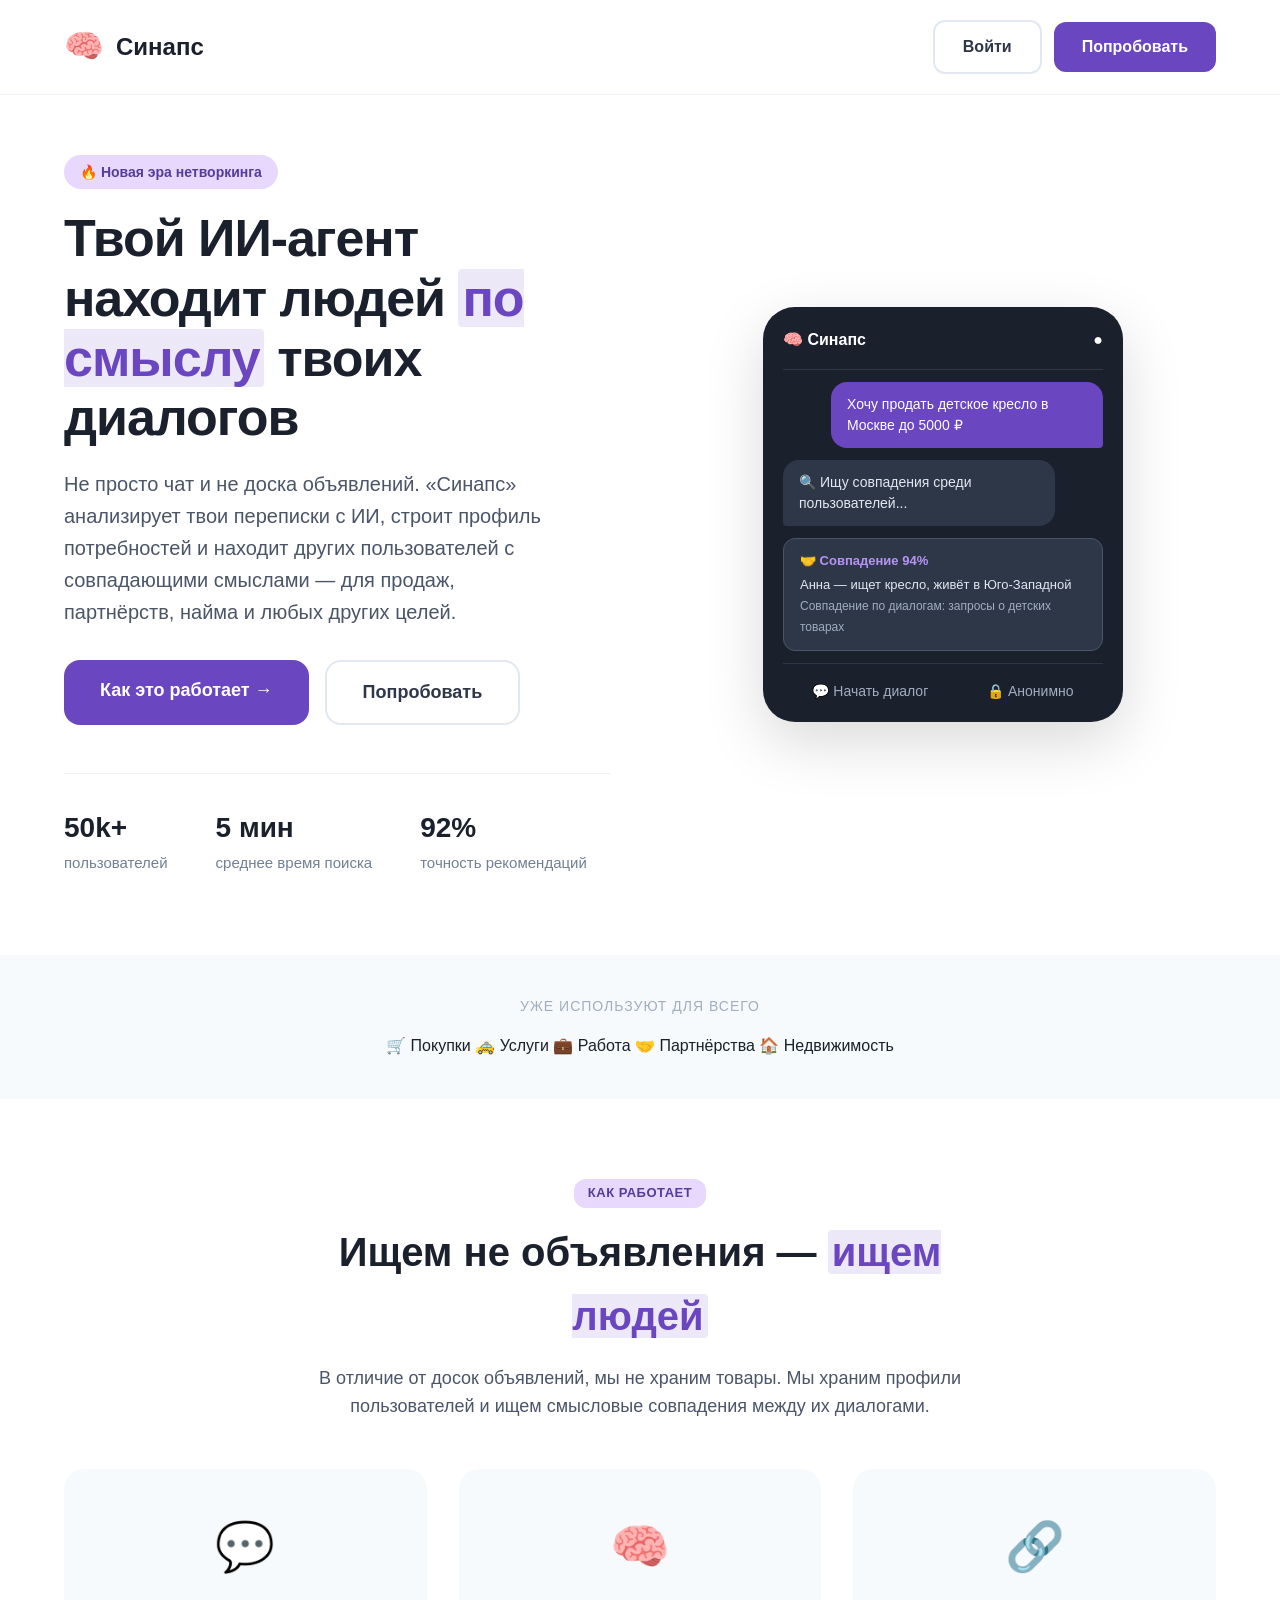
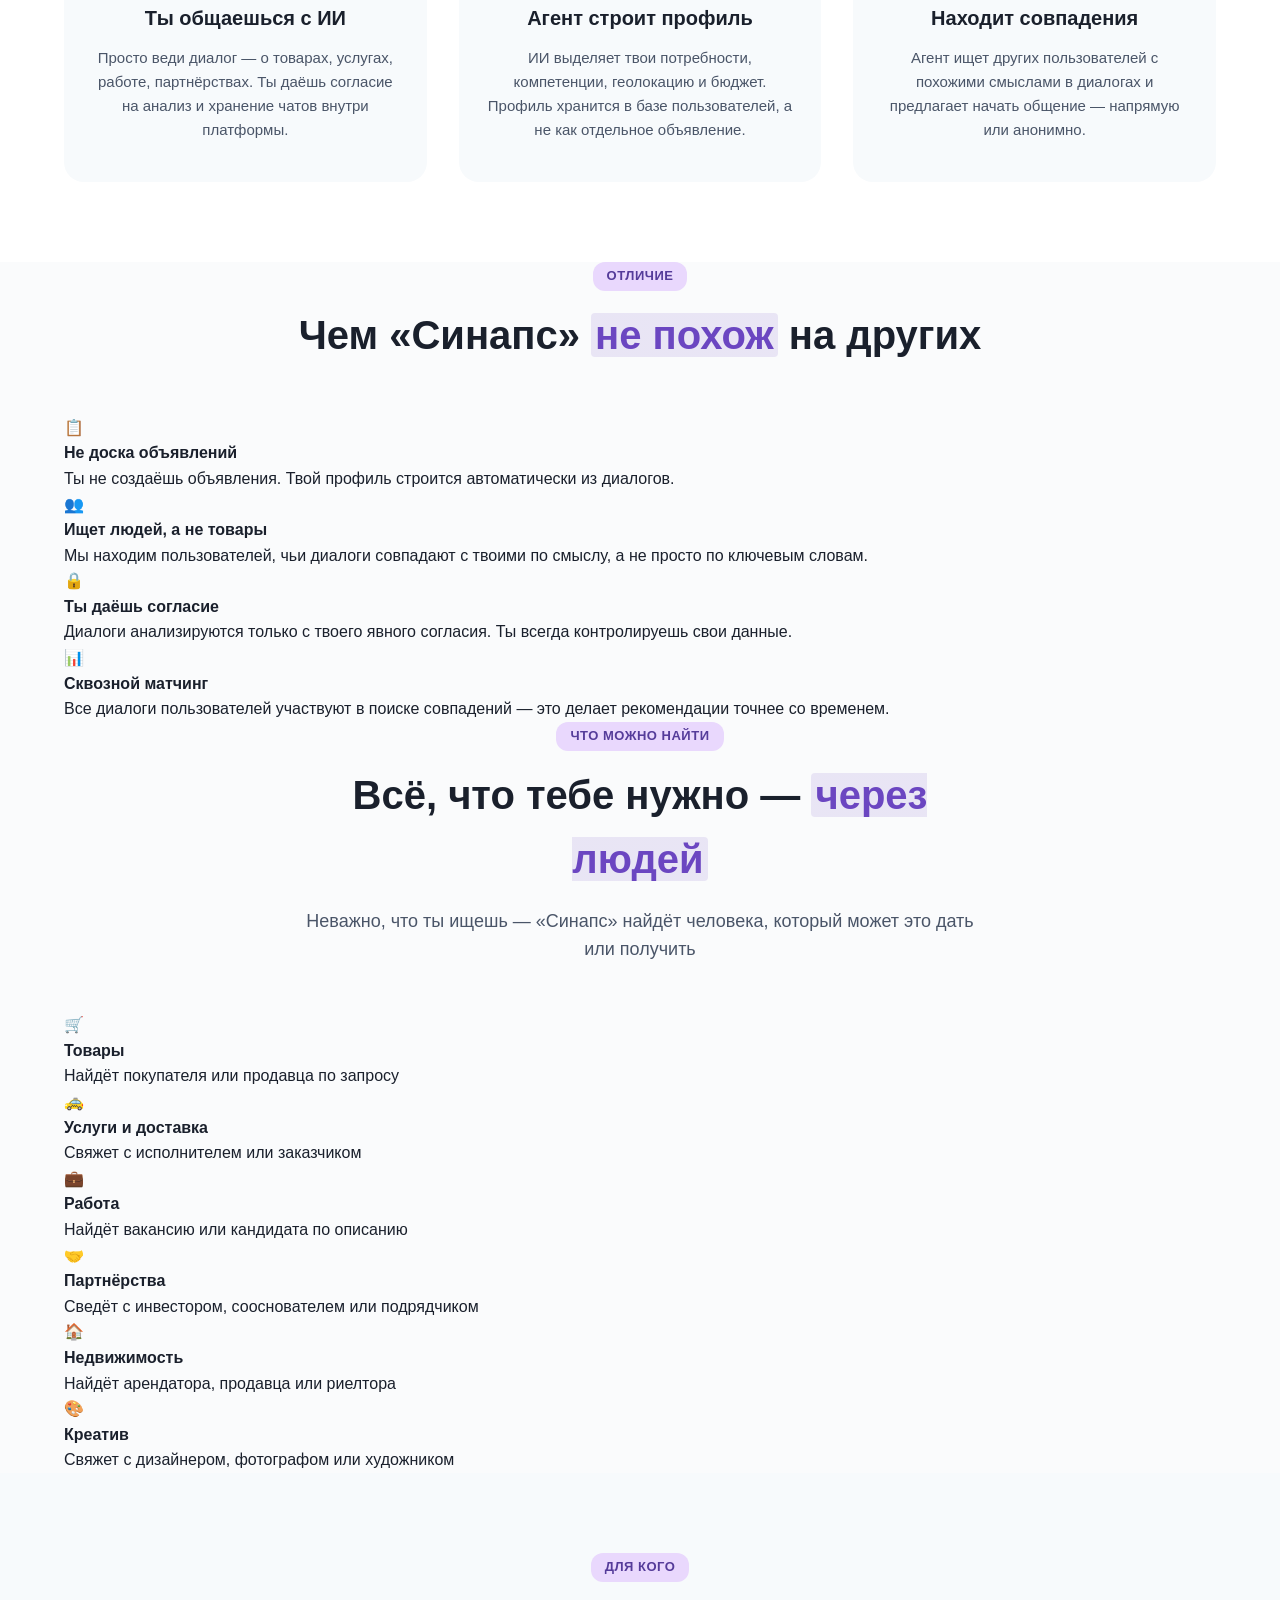
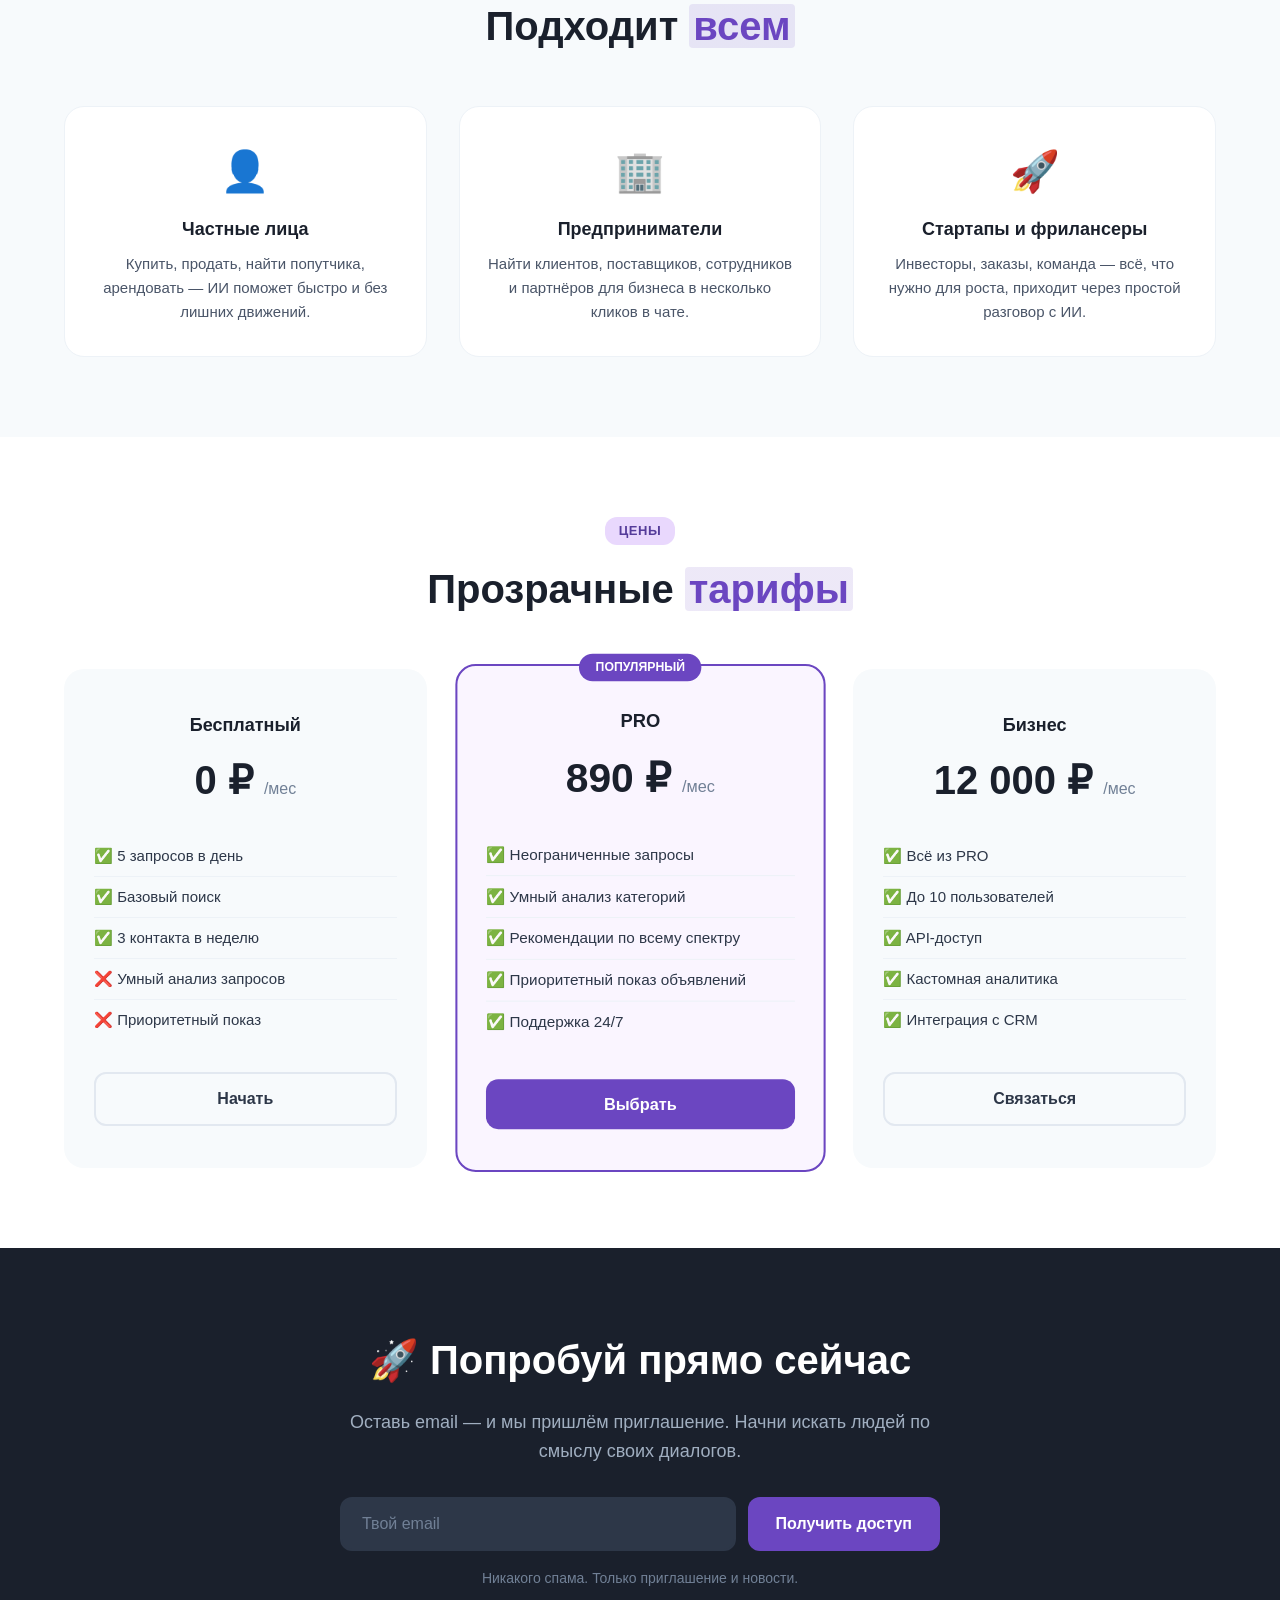
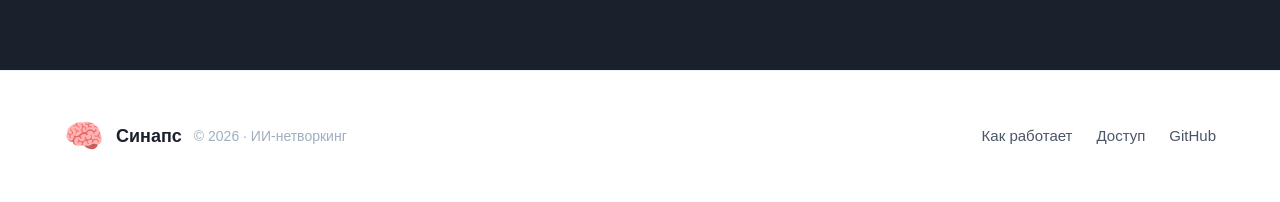
==== commit 2395a453: "Update landing page to clarify AI searches people, not listings" ====
--- a/docs/index.html
+++ b/docs/index.html
@@ -16,7 +16,7 @@
                     <span class="logo-text">Синапс</span>
                 </div>
                 <div class="nav-actions">
-                    <a href="/frontend/index.html" class="btn btn-outline">Войти</a>
+                    <a href="/synapse2/frontend/index.html" class="btn btn-outline">Войти</a>
                     <a href="#waitlist" class="btn btn-primary">Попробовать</a>
                 </div>
             </nav>
@@ -28,21 +28,22 @@
             <div class="container">
                 <div class="hero-grid">
                     <div class="hero-content">
-                        <div class="badge">🔥 Универсальный ИИ-маркетплейс</div>
+                        <div class="badge">🔥 Новая эра нетворкинга</div>
                         <h1 class="hero-title">
-                            Просто общайся с ИИ —
-                            <span class="highlight">он найдёт</span> тебе всё, что нужно
+                            Твой ИИ-агент находит людей
+                            <span class="highlight">по смыслу</span> твоих диалогов
                         </h1>
                         <p class="hero-desc">
-                            Товары, услуги, работа, партнёры — «Синапс» понимает твой запрос в чате
-                            и мгновенно связывает с подходящими людьми. Без досок объявлений, без анкет.
+                            Не просто чат и не доска объявлений. «Синапс» анализирует твои переписки с ИИ,
+                            строит профиль потребностей и находит других пользователей с совпадающими смыслами —
+                            для продаж, партнёрств, найма и любых других целей.
                         </p>
                         <div class="hero-actions">
-                            <a href="#waitlist" class="btn btn-primary btn-lg">
-                                Начать общаться →
+                            <a href="#how-it-works" class="btn btn-primary btn-lg">
+                                Как это работает →
                             </a>
-                            <a href="#features" class="btn btn-outline btn-lg">
-                                Как это работает
+                            <a href="#waitlist" class="btn btn-outline btn-lg">
+                                Попробовать
                             </a>
                         </div>
                         <div class="hero-stats">
@@ -67,21 +68,19 @@
                                 <span>●</span>
                             </div>
                             <div class="phone-message user">
-                                Хочу купить детское кресло в Москве до 5000 ₽
+                                Хочу продать детское кресло в Москве до 5000 ₽
                             </div>
                             <div class="phone-message ai">
-                                Нашёл 3 варианта. Вот лучшее: 
-                                Кресло "Солнышко", 4800 ₽, 
-                                самовывоз м. Юго-Западная. 
-                                Показать продавца?
+                                🔍 Ищу совпадения среди пользователей...
                             </div>
                             <div class="phone-match">
-                                <span>🛒 Товар · 100% совпадение</span>
-                                <span>Анна — продавец, 5 звёзд</span>
+                                <span>🤝 Совпадение 94%</span>
+                                <span>Анна — ищет кресло, живёт в Юго-Западной</span>
+                                <span style="font-size:12px;color:#a0aec0;">Совпадение по диалогам: запросы о детских товарах</span>
                             </div>
                             <div class="phone-footer">
-                                <span>💬 Написать</span>
-                                <span>📍 Показать на карте</span>
+                                <span>💬 Начать диалог</span>
+                                <span>🔒 Анонимно</span>
                             </div>
                         </div>
                     </div>
@@ -94,7 +93,7 @@
                 <p class="trust-label">Уже используют для всего</p>
                 <div class="trust-grid">
                     <span>🛒 Покупки</span>
-                    <span>🚕 Доставка</span>
+                    <span>🚕 Услуги</span>
                     <span>💼 Работа</span>
                     <span>🤝 Партнёрства</span>
                     <span>🏠 Недвижимость</span>
@@ -102,42 +101,83 @@
             </div>
         </section>
 
-        <section class="features" id="features">
+        <section class="features" id="how-it-works">
             <div class="container">
                 <div class="section-header">
                     <span class="section-badge">Как работает</span>
                     <h2 class="section-title">
-                        Весь маркетплейс —
-                        <span class="highlight">в одном чате</span>
+                        Ищем не объявления — <span class="highlight">ищем людей</span>
                     </h2>
                     <p class="section-desc">
-                        Всё, что ты ищешь или предлагаешь, ИИ понимает без анкет и объявлений
+                        В отличие от досок объявлений, мы не храним товары. Мы храним профили пользователей
+                        и ищем смысловые совпадения между их диалогами.
                     </p>
                 </div>
                 <div class="features-grid">
                     <div class="feature-card">
                         <div class="feature-icon">💬</div>
-                        <h3 class="feature-title">Скажи, что тебе нужно</h3>
+                        <h3 class="feature-title">Ты общаешься с ИИ</h3>
                         <p class="feature-desc">
-                            Просто напиши в чат: «Хочу продать велосипед», «Ищу дизайнера», 
-                            «Нужен программист» — ИИ поймёт и начнёт искать.
+                            Просто веди диалог — о товарах, услугах, работе, партнёрствах.
+                            Ты даёшь согласие на анализ и хранение чатов внутри платформы.
                         </p>
                     </div>
                     <div class="feature-card">
                         <div class="feature-icon">🧠</div>
-                        <h3 class="feature-title">ИИ анализирует запрос</h3>
+                        <h3 class="feature-title">Агент строит профиль</h3>
                         <p class="feature-desc">
-                            Агент определяет категорию, геолокацию, бюджет и срочность, 
-                            чтобы найти идеального человека.
+                            ИИ выделяет твои потребности, компетенции, геолокацию и бюджет.
+                            Профиль хранится в базе пользователей, а не как отдельное объявление.
                         </p>
                     </div>
                     <div class="feature-card">
-                        <div class="feature-icon">🤝</div>
-                        <h3 class="feature-title">Связывает с нужными людьми</h3>
+                        <div class="feature-icon">🔗</div>
+                        <h3 class="feature-title">Находит совпадения</h3>
                         <p class="feature-desc">
-                            Показывает подходящих людей, предлагает начать диалог — 
-                            ты решаешь, с кем и когда общаться.
+                            Агент ищет других пользователей с похожими смыслами в диалогах
+                            и предлагает начать общение — напрямую или анонимно.
                         </p>
+                    </div>
+                </div>
+            </div>
+        </section>
+
+        <section class="comparison">
+            <div class="container">
+                <div class="section-header">
+                    <span class="section-badge">Отличие</span>
+                    <h2 class="section-title">
+                        Чем «Синапс» <span class="highlight">не похож</span> на других
+                    </h2>
+                </div>
+                <div class="comparison-grid">
+                    <div class="comparison-item">
+                        <span class="comparison-icon">📋</span>
+                        <div>
+                            <h4>Не доска объявлений</h4>
+                            <p>Ты не создаёшь объявления. Твой профиль строится автоматически из диалогов.</p>
+                        </div>
+                    </div>
+                    <div class="comparison-item">
+                        <span class="comparison-icon">👥</span>
+                        <div>
+                            <h4>Ищет людей, а не товары</h4>
+                            <p>Мы находим пользователей, чьи диалоги совпадают с твоими по смыслу, а не просто по ключевым словам.</p>
+                        </div>
+                    </div>
+                    <div class="comparison-item">
+                        <span class="comparison-icon">🔒</span>
+                        <div>
+                            <h4>Ты даёшь согласие</h4>
+                            <p>Диалоги анализируются только с твоего явного согласия. Ты всегда контролируешь свои данные.</p>
+                        </div>
+                    </div>
+                    <div class="comparison-item">
+                        <span class="comparison-icon">📊</span>
+                        <div>
+                            <h4>Сквозной матчинг</h4>
+                            <p>Все диалоги пользователей участвуют в поиске совпадений — это делает рекомендации точнее со временем.</p>
+                        </div>
                     </div>
                 </div>
             </div>
@@ -149,49 +189,42 @@
                     <span class="section-badge">Что можно найти</span>
                     <h2 class="section-title">
                         Всё, что тебе нужно —
-                        <span class="highlight">в одном месте</span>
+                        <span class="highlight">через людей</span>
                     </h2>
+                    <p class="section-desc">
+                        Неважно, что ты ищешь — «Синапс» найдёт человека, который может это дать или получить
+                    </p>
                 </div>
                 <div class="categories-grid">
                     <div class="category-card">
                         <span class="category-icon">🛒</span>
                         <h4>Товары</h4>
-                        <p>Купить и продать что угодно: от одежды до техники</p>
+                        <p>Найдёт покупателя или продавца по запросу</p>
                     </div>
                     <div class="category-card">
                         <span class="category-icon">🚕</span>
                         <h4>Услуги и доставка</h4>
-                        <p>Такси, курьеры, ремонт, клининг — любой сервис</p>
+                        <p>Свяжет с исполнителем или заказчиком</p>
                     </div>
                     <div class="category-card">
                         <span class="category-icon">💼</span>
                         <h4>Работа</h4>
-                        <p>Найти сотрудника или устроиться на работу мечты</p>
+                        <p>Найдёт вакансию или кандидата по описанию</p>
                     </div>
                     <div class="category-card">
                         <span class="category-icon">🤝</span>
                         <h4>Партнёрства</h4>
-                        <p>Инвесторы, сооснователи, подрядчики для бизнеса</p>
+                        <p>Сведёт с инвестором, сооснователем или подрядчиком</p>
                     </div>
                     <div class="category-card">
                         <span class="category-icon">🏠</span>
                         <h4>Недвижимость</h4>
-                        <p>Аренда и продажа квартир, домов, коммерческих помещений</p>
+                        <p>Найдёт арендатора, продавца или риелтора</p>
                     </div>
                     <div class="category-card">
                         <span class="category-icon">🎨</span>
                         <h4>Креатив</h4>
-                        <p>Дизайнеры, фотографы, музыканты — любые творческие проекты</p>
-                    </div>
-                    <div class="category-card">
-                        <span class="category-icon">🧠</span>
-                        <h4>Экспертиза</h4>
-                        <p>Консультации, наставничество, помощь в решении задач</p>
-                    </div>
-                    <div class="category-card">
-                        <span class="category-icon">💞</span>
-                        <h4>Личное</h4>
-                        <p>Дружба, сообщества, единомышленники и не только</p>
+                        <p>Свяжет с дизайнером, фотографом или художником</p>
                     </div>
                 </div>
             </div>
@@ -276,7 +309,7 @@
                 <div class="waitlist-content">
                     <h2 class="waitlist-title">🚀 Попробуй прямо сейчас</h2>
                     <p class="waitlist-desc">
-                        Оставь email — и мы пришлём приглашение. Начни искать всё, что нужно, через простой чат с ИИ.
+                        Оставь email — и мы пришлём приглашение. Начни искать людей по смыслу своих диалогов.
                     </p>
                     <form class="waitlist-form" id="waitlistForm">
                         <input type="email" id="emailInput" placeholder="Твой email" required>
@@ -294,10 +327,10 @@
                 <div class="footer-brand">
                     <span class="logo-icon">🧠</span>
                     <span>Синапс</span>
-                    <p class="footer-copy">© 2026 · ИИ-маркетплейс</p>
+                    <p class="footer-copy">© 2026 · ИИ-нетворкинг</p>
                 </div>
                 <div class="footer-links">
-                    <a href="#features">Возможности</a>
+                    <a href="#how-it-works">Как работает</a>
                     <a href="#waitlist">Доступ</a>
                     <a href="https://github.com/LeonidYasin/synapse2" target="_blank">GitHub</a>
                 </div>
